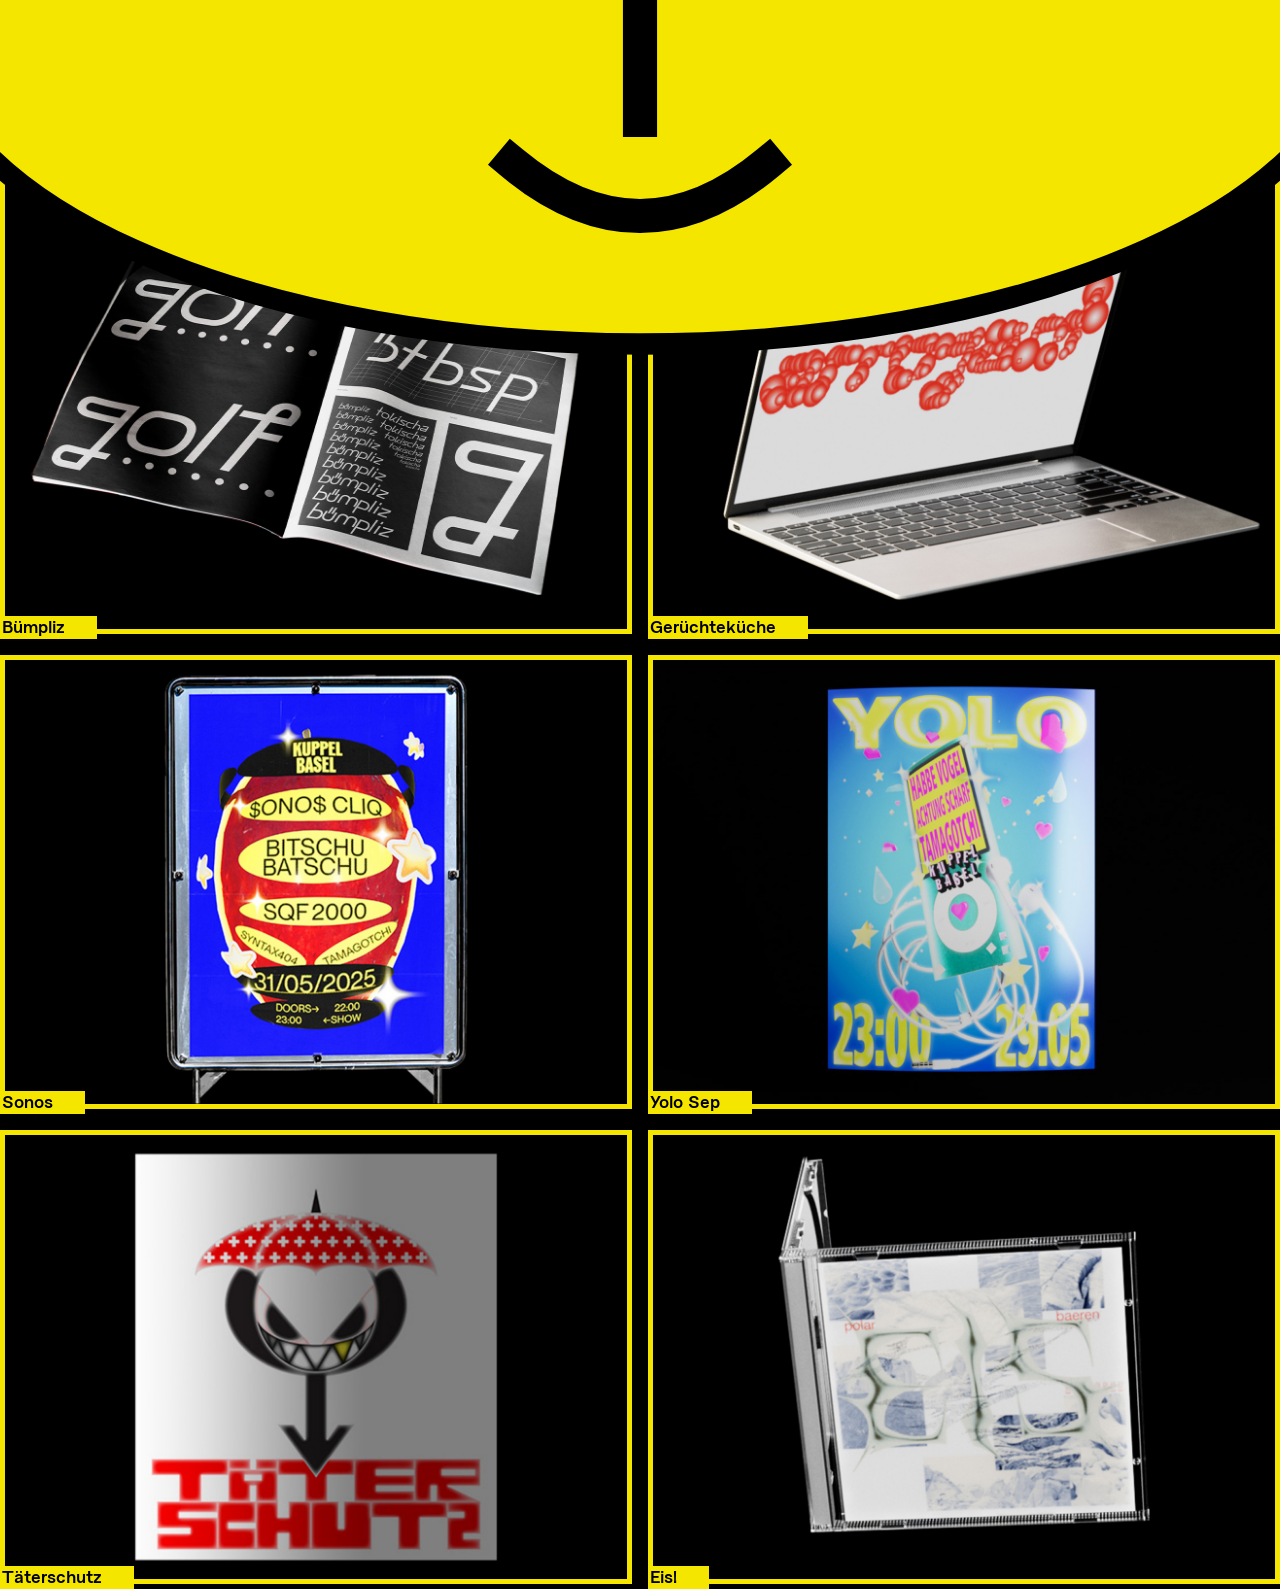
==== index_projects.html @ 4e0e2bf5 "smiley nav, bouncing smiley & css changes" ====
<!DOCTYPE html>
<html lang="de">
<head>
<meta charset="UTF-8">
<meta name="viewport" content="width=device-width, initial-scale=1">
<title>frlfnz.ch/index</title>
<link rel="stylesheet" href="css/style_index_projects.css">
<link rel="stylesheet" href="css/style.css">
</head>
<body>

  <header class="site-header">
    <a href="#" class="logo">
      <svg class="logo-icon" viewBox="0 0 120 66" xmlns="http://www.w3.org/2000/svg">
        <ellipse cx="60" cy="33" rx="67" ry="30" fill="#F5E600" stroke="#000" stroke-width="2"/>
        <circle cx="52" cy="24" r="3.2" fill="#000"/>
        <circle cx="68" cy="24" r="3.2" fill="#000"/>
        <line x1="60" y1="29" x2="60" y2="42" stroke="#000" stroke-width="3.2" stroke-linecap="square"/>
        <path d="M 48 46 Q 60 56 72 46" fill="none" stroke="#000" stroke-width="3.2" stroke-linecap="square"/>
      </svg>
    </a>
    <nav class="site-nav">
      <div>
        <button class="logo-text">frlfnz.ch</button>
          </div>
          <div></div>
          <div>
            <button href="#">index</button>
          </div>
          <div>
            <button href="#">about</button>
          </div>
    </nav>
  </header>
  <main>
    <section class="projects">
        <div class="index-project">
          <img class="project-image" src="assets/media/index_bümpliz.jpg">
          <div class="index-titles">
            <h2>Bümpliz</h2>
          </div>
        </div>
        <div class="index-project">
          <img class="project-image" src="assets/media/index_gerüchteküche.jpg">
          <div class="index-titles">
            <h2>Gerüchteküche</h2>
          </div> 
        </div>
      <div class="index-project">
          <img class="project-image" src="assets/media/index_sonos.jpg">
          <div class="index-titles">
            <h2>Sonos</h2>
          </div>
        </div>
        <div class="index-project">
          <img class="project-image" src="assets/media/index_yolo_sep.jpg">
          <div class="index-titles">
            <h2>Yolo Sep</h2>
          </div>
          </div>
          <div class="index-project">
          <img class="project-image" src="assets/media/index_täterschutz.jpg">
          <div class="index-titles">
            <h2>Täterschutz</h2>
          </div>
          </div>
          <div class="index-project">
          <img class="project-image" src="assets/media/index_eis!.jpg">
          <div class="index-titles">
            <h2>Eis!</h2>
          </div>
        </div>
    </section>
  </main>

  <script src="script.js"></script>
</body>
</html>
---- css/style_index_projects.css ----
/* ———————————main content styles——————————— */

main {
  width: 100vw;
  min-height: 100vh;
  display: flex;
}

.projects {
  width: 100vw;
  display: grid;
  grid-template-columns: 1fr 1fr;
  gap: 1em;
  align-content: baseline;
}

.index-project {
  position: relative;
  container-type: inline-size;
}

.project-image {
  border: 5px solid #F5E600;
  width: 100%;
}

/* ———————————small screens———————————— */
@media (max-width:600px) {
  .projects {
    grid-template-columns: 1fr;
  }
}
---- css/style.css ----
:root {
  --yellow: #F5E600;
  --black: #000000;
  --header-h: 20vh;
  --label-size: 17px;
}
*, *::before, *::after {
  box-sizing: border-box;
}

@font-face {
  font-family: "Marguerite Grotesk";
  src:
    local("MargueriteGrotesk-Medium"),
    url("../src/font/MargueriteGrotesk-Medium.woff2") format("woff2");
  font-style: normal;
}

html, body {
  margin: 0;
  padding: 0;
  width: 100%;
  font-family: "Marguerite Grotesk", Arial, sans-serif;
  background: var(--black);
}

/* ---------- Header ---------- */

.site-header {
  position: relative;
  top: 0;
  left: 0;
  right: 0;
  height: var(--header-h);
  min-height: 160px;
  background: linear-gradient(180deg, var(--yellow) 0%, var(--yellow) 5%, #000000 88%);
  display: block;
  pointer-events: none;
}
.site-nav {
  display: grid;
  grid-template-columns: auto 2fr auto 1fr auto;
  align-items: center;
  padding: 50px 20px 20px 20px;
  font-size: var(--label-size);
}


.site-nav button {
  font: inherit;
  color: var(--black);
  background: none;
  border: none;
  padding: 0;
}

.nav-home  { grid-column: 1; grid-row: 1; }
.nav-index { grid-column: 3; grid-row: 1; }
.nav-about { grid-column: 5; grid-row: 1; }

.logo {
  grid-column: 1/3;
  grid-row: 1;
  position: relative;
  z-index: 1;
  height: 3em;
  display: flex;
  align-items: center;
  justify-content: center;
}

.logo-shape {
  position: absolute;
  inset: 0;
  width: 100%;
  height: 100%;
  overflow: visible;
}

.logo--index{
  grid-column: 3/5;
}

.logo-face {
  position: relative;
  height: 65%;
  width: auto;
  display: block;
}

.logo-text {
  font-family: inherit;
  color: var(--black);
}

/* ---------- Hero / bouncing smiley ---------- */

.hero {
  position: relative;
  width: 100vw;
  height: 100vh;
}

.bouncer {
  position: fixed;
  inset: 0;
  display: flex;
  align-items: center;
  justify-content: center;
  pointer-events: none;
}

.smiley {
  width: 100%;
  height: auto;
  display: block;
  --top: calc((20vw - 100vh) / 2);
  --bottom: calc((100vh - 20vw) / 2);
  transform-origin: 50% 100%;      /* Verformung von der Unterkante aus, wie ein Ball auf dem Boden */
  will-change: transform;
  animation: ball 1.4s infinite;
}
@keyframes ball {
  0%,100% {
    transform: translateY(var(--top)) scale(1, 1);
    animation-timing-function: cubic-bezier(0.55, 0, 1, 0.45);
  }
  44% {
    transform: translateY(var(--bottom)) scale(0.97, 1.08);
    animation-timing-function: ease-out;
  }
  50% {
    transform: translateY(var(--bottom)) scale(1.05, 0.7);
    animation-timing-function: ease-in;
  }
  56% {
    transform: translateY(var(--bottom)) scale(0.97, 1.08);
    animation-timing-function: cubic-bezier(0, 0.55, 0.45, 1);
  }
}

@media (prefers-reduced-motion: reduce) {
  .smiley {
    animation: none;
  }
}
/* ---------- Small screens ---------- */

@media (max-width: 640px) {
  .site-nav {
    gap: 24px;
  }
  
}

@media (prefers-reduced-motion: reduce) {
  .bouncer {
    transition: none;
  }
}
/* ---------- titles-projects ---------- */
.index-titles {
  display: flex;
  align-items: baseline;
  gap: 10em;
  position: absolute;
  z-index: 1;
  background: var(--yellow);
  bottom: 0px;
  left: 0px;
  padding: 0.1em 2em 0.1em 0.1em; 
}

.project-info h2,
.project-info p,
.project-info time,
.project-info dl,
.project-info dd,
.index-titles h2,
.index-titles p,
.index-titles time {
  margin: 0;
  font: inherit;
  font-size: var(--label-size);           /* gleiche Schrift, Größe, Stärke und Zeilenhöhe wie .index-titles */
}

.project-info {
  position: relative;
  z-index: 1;
  display: grid;
  grid-template-columns: 2fr 1fr 1fr;   /* breite Textspalte + zwei schmale, wie in Figma */
  column-gap: 1em;
  row-gap: 0.6em;
  width: 55%;
  margin-top: -1.5em;                    /* zieht die Titelzeile auf die Bildunterkante */
  padding: 0.3em 2em 1.5em 0.4em;
  background: var(--yellow);
  font-size: var(--label-size);
  line-height: 1.1;
}

.project-meta {
  grid-column: 2 / 4;                   /* Spalte 2 und 3 */
  display: grid;
  grid-template-columns: subgrid;       /* übernimmt die Spalten des äußeren Rasters */
  row-gap: 1em;
  align-content: start;
}

.project-meta a {
  color: inherit;
  text-decoration: underline;
}
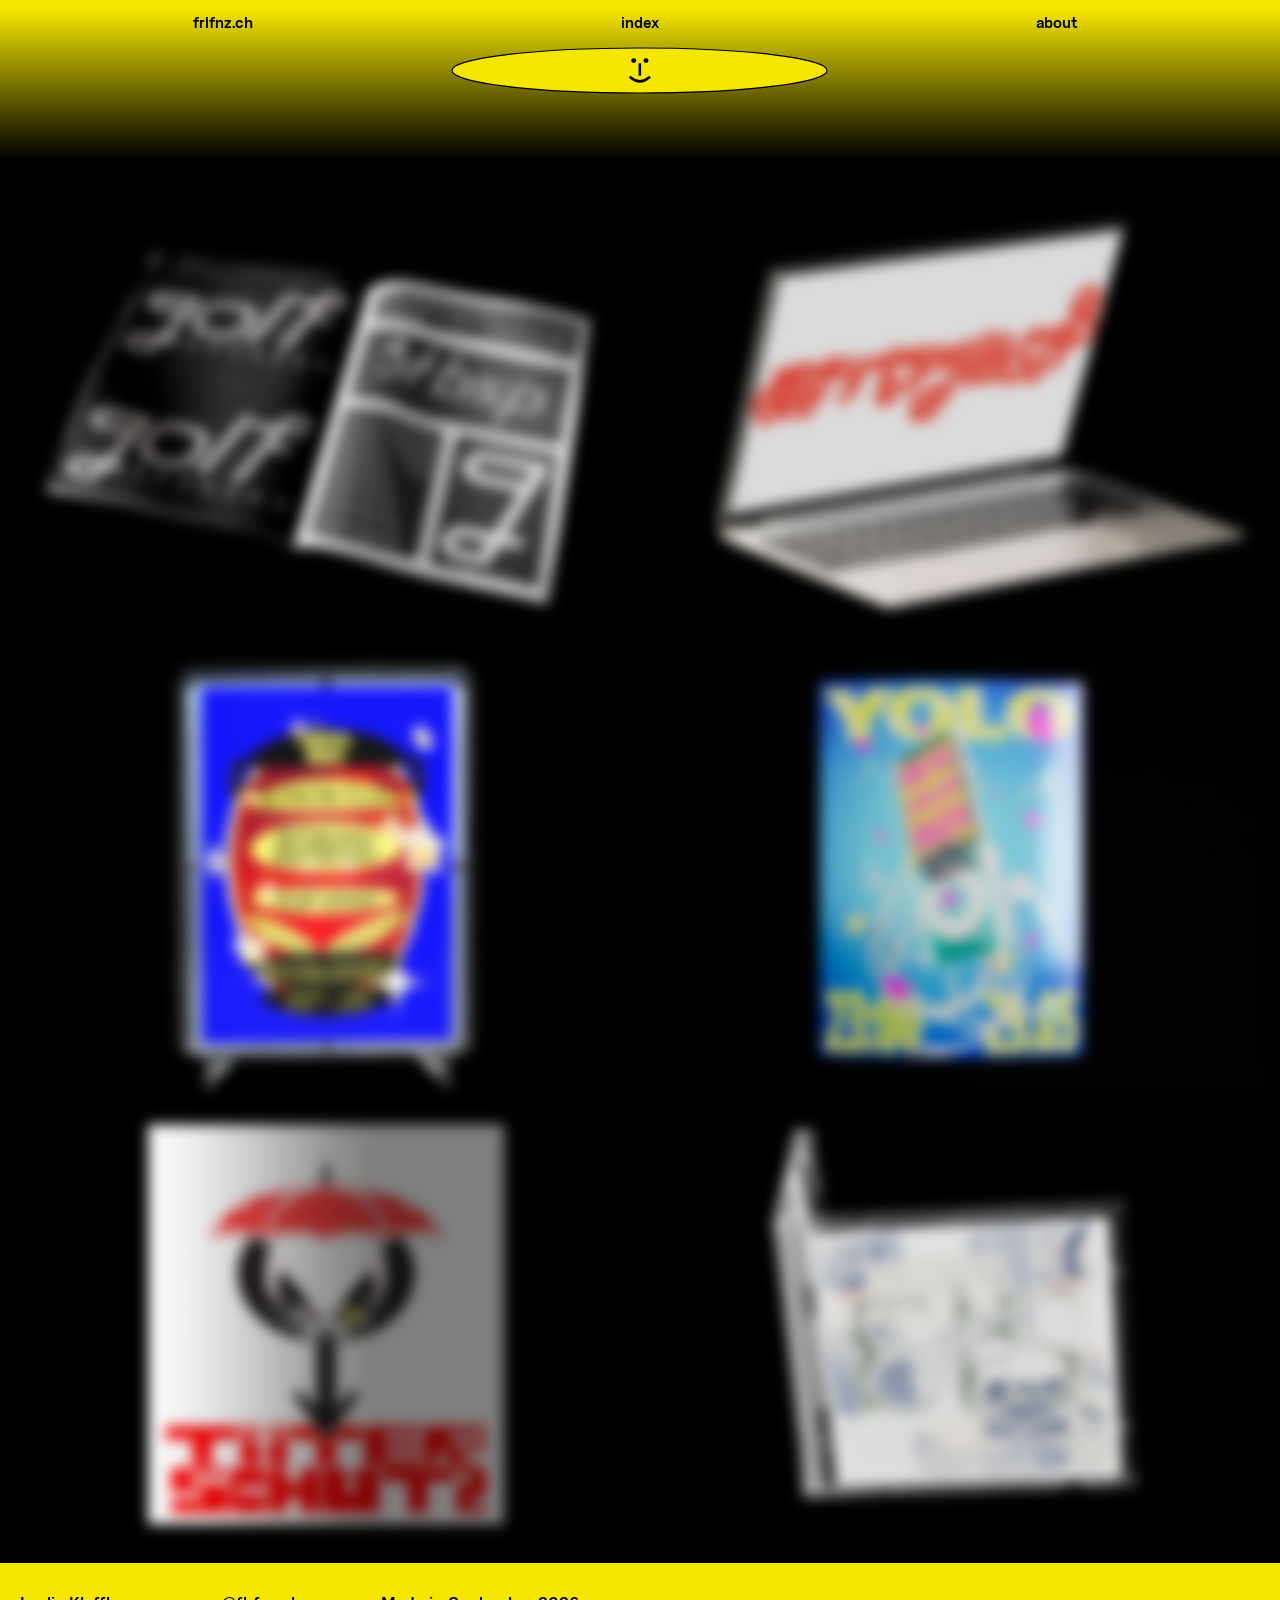
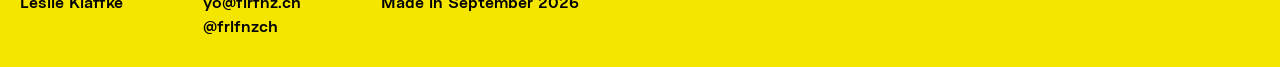
==== commit 9bd66aee: "presentation_code" ====
--- a/index_projects.html
+++ b/index_projects.html
@@ -4,41 +4,41 @@
 <meta charset="UTF-8">
 <meta name="viewport" content="width=device-width, initial-scale=1">
 <title>frlfnz.ch/index</title>
+<link rel="stylesheet" href="css/style.css">
 <link rel="stylesheet" href="css/style_index_projects.css">
-<link rel="stylesheet" href="css/style.css">
 </head>
 <body>
 
   <header class="site-header">
-    <a href="#" class="logo">
-      <svg class="logo-icon" viewBox="0 0 120 66" xmlns="http://www.w3.org/2000/svg">
-        <ellipse cx="60" cy="33" rx="67" ry="30" fill="#F5E600" stroke="#000" stroke-width="2"/>
-        <circle cx="52" cy="24" r="3.2" fill="#000"/>
-        <circle cx="68" cy="24" r="3.2" fill="#000"/>
-        <line x1="60" y1="29" x2="60" y2="42" stroke="#000" stroke-width="3.2" stroke-linecap="square"/>
-        <path d="M 48 46 Q 60 56 72 46" fill="none" stroke="#000" stroke-width="3.2" stroke-linecap="square"/>
-      </svg>
-    </a>
     <nav class="site-nav">
-      <div>
-        <button class="logo-text">frlfnz.ch</button>
-          </div>
-          <div></div>
-          <div>
-            <button href="#">index</button>
-          </div>
-          <div>
-            <button href="#">about</button>
-          </div>
+      <a href="index.html" class="nav-home logo-text">frlfnz.ch</a>
+      <a class="logo logo--index" aria-label="frlfnz.ch">
+  <svg class="logo-shape" viewBox="0 0 100 100" preserveAspectRatio="none" aria-hidden="true">
+    <ellipse cx="50" cy="50" rx="50" ry="50"
+             fill="#F5E600" stroke="#000" stroke-width="1.2"
+             vector-effect="non-scaling-stroke"/>
+  </svg>
+  <svg class="logo-face" viewBox="42 18 36 38" xmlns="http://www.w3.org/2000/svg">
+    <circle cx="52" cy="24" r="3.2" fill="#000"/>
+    <circle cx="68" cy="24" r="3.2" fill="#000"/>
+    <line x1="60" y1="29" x2="60" y2="42" stroke="#000" stroke-width="3.2" stroke-linecap="square"/>
+    <path d="M 48 46 Q 60 56 72 46" fill="none" stroke="#000" stroke-width="3.2" stroke-linecap="square"/>
+  </svg>
+</a>
+        
+      <a class="nav-index" href="index_projects.html">index</a>
+      <a class="nav-about" href="about/about.html">about</a>
     </nav>
   </header>
   <main>
     <section class="projects">
-        <div class="index-project">
-          <img class="project-image" src="assets/media/index_bümpliz.jpg">
-          <div class="index-titles">
+      <a href="projects/bümpliz/projects_bümpliz.html" class="index-project">
+            <img class="project-image" src="assets/media/index_bümpliz.jpg">
+            <div class="index-titles">
             <h2>Bümpliz</h2>
-          </div>
+            </div>
+      </a>
+        
         </div>
         <div class="index-project">
           <img class="project-image" src="assets/media/index_gerüchteküche.jpg">
@@ -72,6 +72,15 @@
         </div>
     </section>
   </main>
+  <footer>
+      <p>Leslie Klaffke</p>
+      <div>
+        <p>yo@flrfnz.ch</p>
+        <p>@frlfnzch</p>
+    </div>
+      
+      <p>Made in September 2026</p>
+</footer>
 
   <script src="script.js"></script>
 </body>
--- a/css/style.css
+++ b/css/style.css
@@ -2,7 +2,9 @@
   --yellow: #F5E600;
   --black: #000000;
   --header-h: 20vh;
-  --label-size: 17px;
+  --label-size: 15px;
+  --bounce-dur: 1.4s;
+  --stage-h: 100vh;
 }
 *, *::before, *::after {
   box-sizing: border-box;
@@ -24,7 +26,58 @@
   background: var(--black);
 }
 
+a {
+  color: inherit;
+  text-decoration: none;
+}
+
 /* ---------- Header ---------- */
+
+.nav-index {
+  font: inherit;
+
+}
+
+.moods-section {
+  box-shadow: 0 0 70px 10px var(--yellow);
+  display: flex;
+  flex-wrap: wrap;
+  justify-content: center;
+}
+
+.mood{
+  position: relative;
+  display: block;
+  flex: 0 0 100%;
+}
+
+.home-mood {
+  display: block;
+  height: 100vh;  
+  width: auto;
+  max-width: 100%;
+  margin-inline: auto;
+}
+
+.moods-titles {
+  position: absolute;
+  left: 0;
+  right: 0;
+  bottom: 0;
+  margin: 0;
+  /* gap: 10em; */
+  background: var(--yellow);
+  padding: 0.1em 2em 0.1em 0.1em; 
+}
+
+.smiley-end{
+  display: block;
+  flex: 0 0 100%;
+  width: 100%;
+  height: auto;
+  margin: -10;
+  padding-top: 50vh;
+}
 
 .site-header {
   position: relative;
@@ -35,13 +88,16 @@
   min-height: 160px;
   background: linear-gradient(180deg, var(--yellow) 0%, var(--yellow) 5%, #000000 88%);
   display: block;
-  pointer-events: none;
 }
 .site-nav {
+  position:relative;
   display: grid;
-  grid-template-columns: auto 2fr auto 1fr auto;
-  align-items: center;
-  padding: 50px 20px 20px 20px;
+  grid-template-columns: repeat(3, 1fr) ;
+  grid-template-rows: auto auto;
+  row-gap: 1em;
+  justify-items: center;
+  align-items: start;
+  padding: 1em;
   font-size: var(--label-size);
 }
 
@@ -54,16 +110,18 @@
   padding: 0;
 }
 
-.nav-home  { grid-column: 1; grid-row: 1; }
-.nav-index { grid-column: 3; grid-row: 1; }
-.nav-about { grid-column: 5; grid-row: 1; }
+.nav-home  { grid-column: 1; grid-row: 1; } 
+.nav-index { grid-column: 2; grid-row: 1; }
+.nav-about { grid-column: 3; grid-row: 1; }
 
 .logo {
-  grid-column: 1/3;
-  grid-row: 1;
-  position: relative;
-  z-index: 1;
-  height: 3em;
+  position: relative;
+  grid-row: 2;
+  justify-self: center;
+  width: min(70em, 90%);
+  min-width: 1em;
+  min-height: 2.4em;
+  aspect-ratio: 300/36;
   display: flex;
   align-items: center;
   justify-content: center;
@@ -77,8 +135,15 @@
   overflow: visible;
 }
 
+.logo--home{
+  grid-column: 1;
+}
 .logo--index{
-  grid-column: 3/5;
+  grid-column: 2;
+}
+
+.logo--about{
+  grid-column: 3;
 }
 
 .logo-face {
@@ -96,14 +161,16 @@
 /* ---------- Hero / bouncing smiley ---------- */
 
 .hero {
-  position: relative;
-  width: 100vw;
-  height: 100vh;
+  width: 100%;
+  height: calc(var(--stage-h) - max(var(--header-h), 160px));
 }
 
 .bouncer {
-  position: fixed;
-  inset: 0;
+  position: absolute;
+  top: 0;
+  left: 0;
+  width: 100%;
+  height: var(--stage-h);
   display: flex;
   align-items: center;
   justify-content: center;
@@ -114,11 +181,11 @@
   width: 100%;
   height: auto;
   display: block;
-  --top: calc((20vw - 100vh) / 2);
-  --bottom: calc((100vh - 20vw) / 2);
+  --top: calc((20vw - var(--stage-h) / 2) / 2);
+  --bottom: calc((var(--stage-h) - 20vw) / 2);
   transform-origin: 50% 100%;      /* Verformung von der Unterkante aus, wie ein Ball auf dem Boden */
   will-change: transform;
-  animation: ball 1.4s infinite;
+  animation: ball var(--bounce-dur) infinite;
 }
 @keyframes ball {
   0%,100% {
@@ -210,4 +277,45 @@
 .project-meta a {
   color: inherit;
   text-decoration: underline;
+}
+
+@media (max-width: 600px) {
+
+  /* Smiley-Bühne nur halber Bildschirm */
+  :root {
+    --stage-h: 50vh;
+  }
+
+  /* Bilder: volle Breite, Seitenverhältnis bleibt */
+  .home-mood {
+    width: 100%;
+    height: auto;
+    max-width: none;
+  }
+
+  /* Footer einspaltig */
+  footer {
+    flex-direction: column;
+    gap: 1em;
+  }
+
+  .project-info {
+    grid-template-columns: 1fr 1fr;
+    width: 100%;
+  }
+
+  .leslie {
+    margin-left: auto;
+    margin-right: auto;
+    width: 100vw;
+    height: 100vh;
+  }
+}
+
+footer {
+  display: flex;
+  background-color: var(--yellow);
+  padding: 20px;
+  line-height: 0.5;
+  gap: 5em;
 }
--- a/css/style_index_projects.css
+++ b/css/style_index_projects.css
@@ -4,10 +4,12 @@
   width: 100vw;
   min-height: 100vh;
   display: flex;
+  justify-content: center;
 }
 
 .projects {
   width: 100vw;
+  padding: 20px;
   display: grid;
   grid-template-columns: 1fr 1fr;
   gap: 1em;
@@ -15,13 +17,40 @@
 }
 
 .index-project {
+    border: 0px solid var(--yellow);
   position: relative;
   container-type: inline-size;
+  display: flex;
+  justify-content: center;
 }
 
 .project-image {
-  border: 5px solid #F5E600;
   width: 100%;
+}
+
+@media (hover: hover) {
+  .index-titles {
+    opacity: 0;
+    transition: opacity 0.2s;
+  }
+
+  .project-image {
+    filter: blur(7px);
+    transition: filter 0.3s;
+  }
+  .index-project:hover {
+    border: 1px solid var(--yellow);
+  }
+
+  .index-project:hover .index-titles,
+  .index-project:focus-visible .index-titles {
+    opacity: 1;
+  }
+
+  .index-project:hover .project-image,
+  .index-project:focus-visible .project-image {
+    filter: blur(0);
+  }
 }
 
 /* ———————————small screens———————————— */
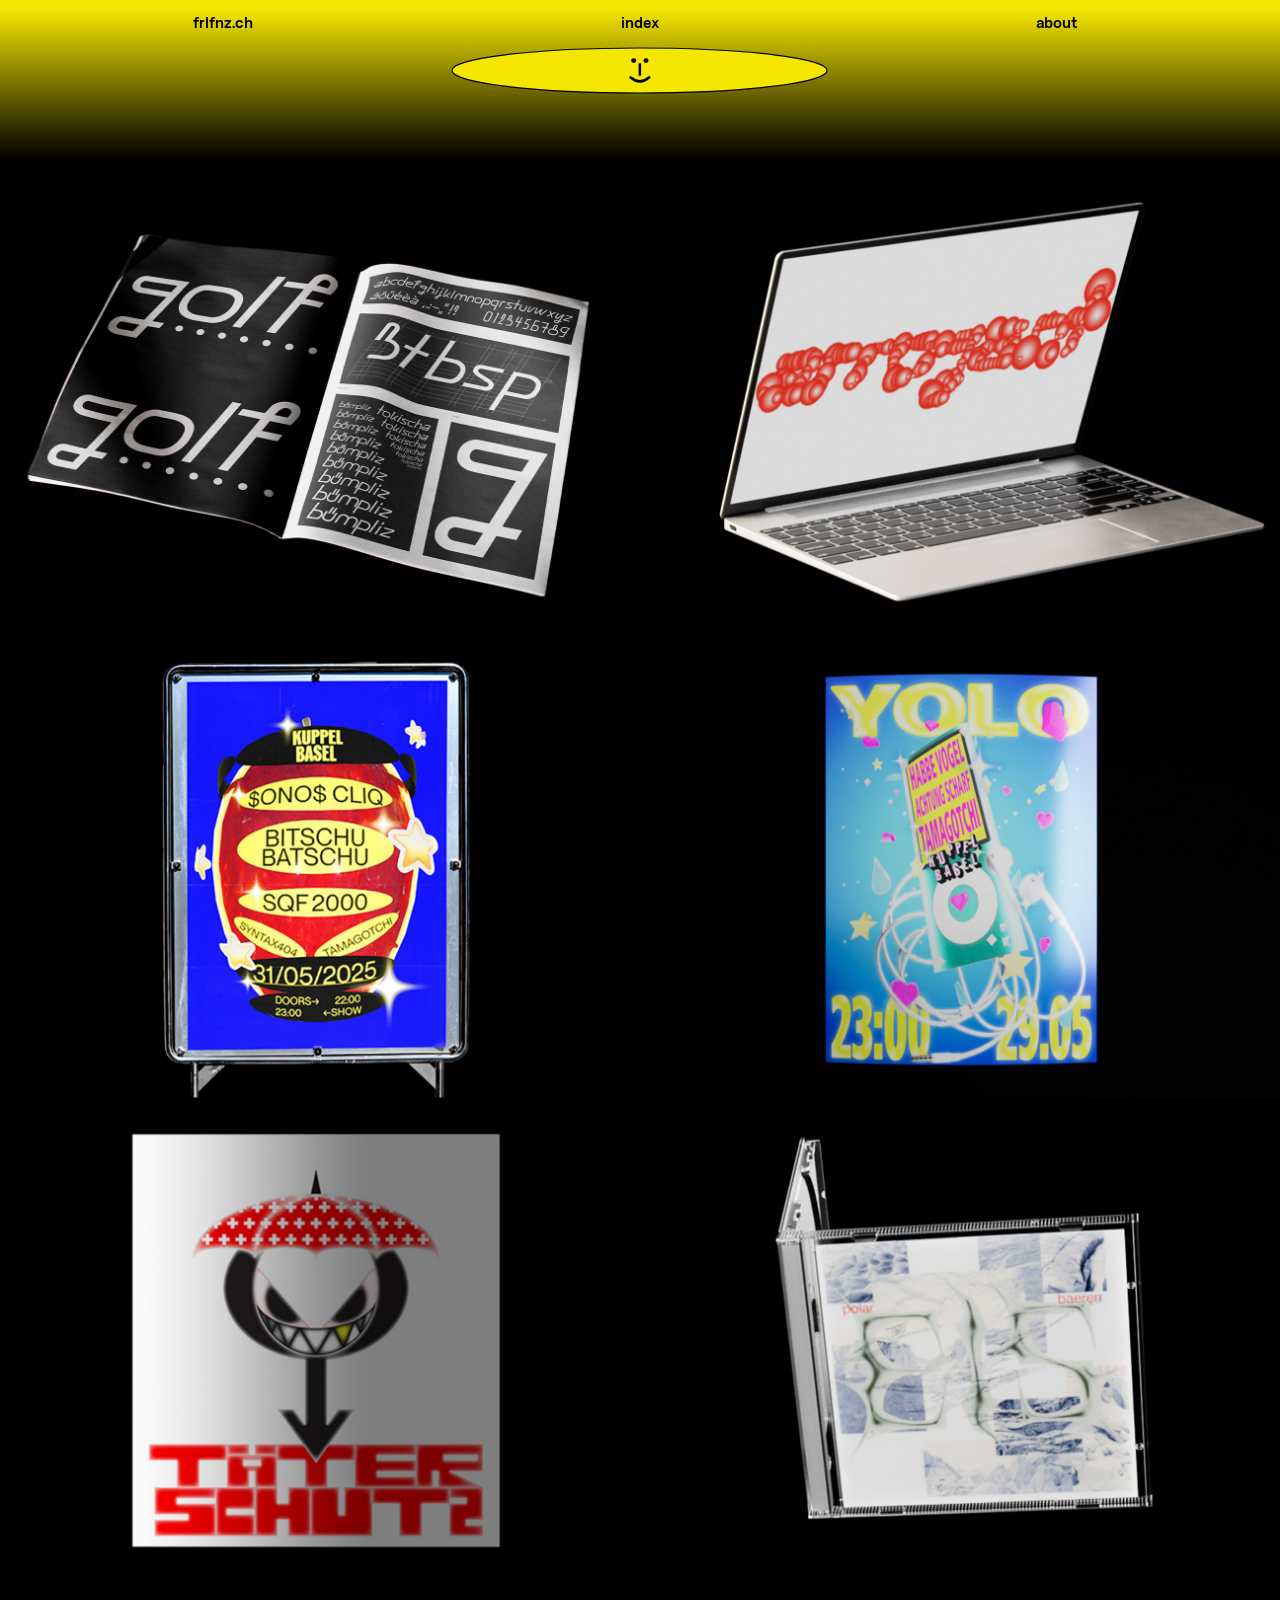
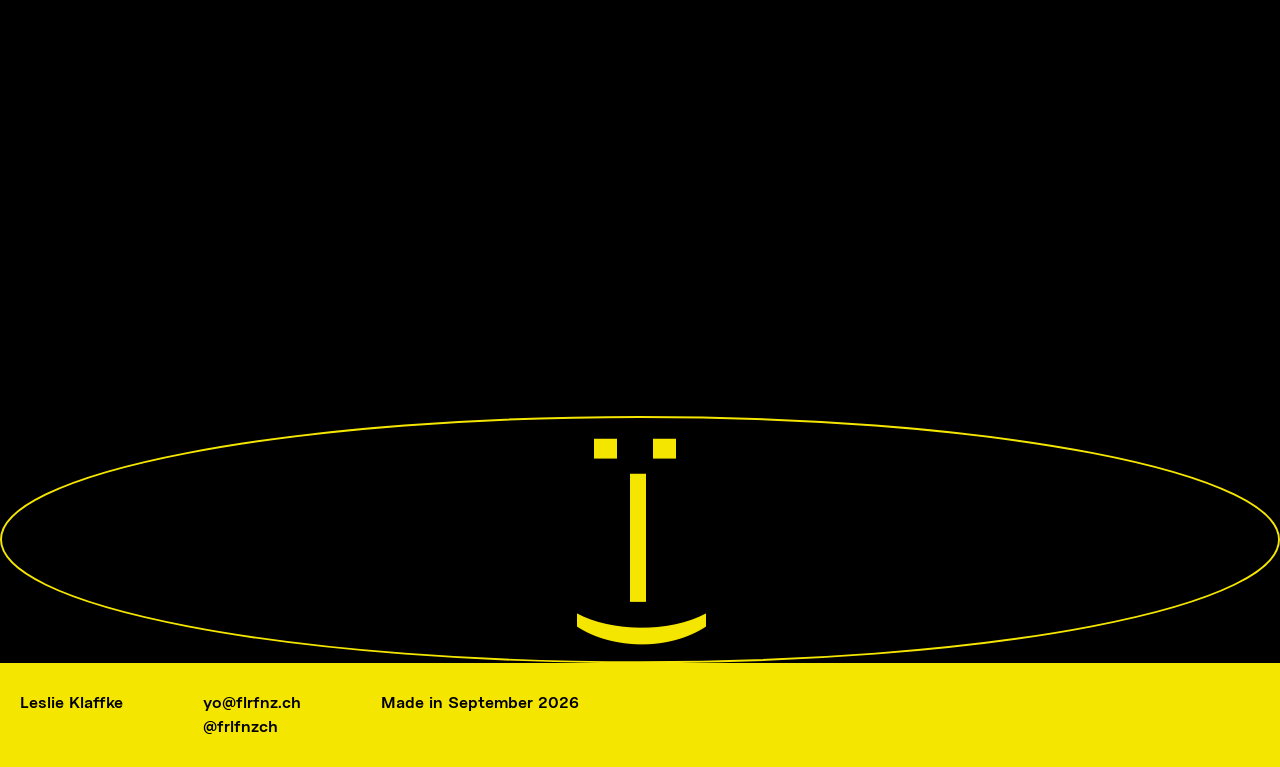
==== commit 23e385a2: "last changes before presentation_ fixed index_view:transition nav-smiley" ====
--- a/index_projects.html
+++ b/index_projects.html
@@ -71,6 +71,11 @@
           </div>
         </div>
     </section>
+    <svg class="smiley-end" viewBox="4.25 4.25 991.5 191.5" xmlns="http://www.w3.org/2000/svg">
+        <ellipse cx="500" cy="100" rx="495" ry="95" fill="none" stroke="#F5E600" stroke-width="1.5"/>
+        <text x="500" y="100" text-anchor="middle" dominant-baseline="central"
+      font-size="120" fill="#F5E600" transform="rotate(90 500 100)">:—)</text>
+      </svg>
   </main>
   <footer>
       <p>Leslie Klaffke</p>
--- a/css/style.css
+++ b/css/style.css
@@ -157,6 +157,7 @@
   font-family: inherit;
   color: var(--black);
 }
+
 
 /* ---------- Hero / bouncing smiley ---------- */
 
--- a/css/style_index_projects.css
+++ b/css/style_index_projects.css
@@ -2,14 +2,10 @@
 
 main {
   width: 100vw;
-  min-height: 100vh;
-  display: flex;
-  justify-content: center;
 }
 
 .projects {
   width: 100vw;
-  padding: 20px;
   display: grid;
   grid-template-columns: 1fr 1fr;
   gap: 1em;
@@ -17,11 +13,13 @@
 }
 
 .index-project {
-    border: 0px solid var(--yellow);
   position: relative;
   container-type: inline-size;
   display: flex;
   justify-content: center;
+  outline: 1px solid transparent;
+  outline-offset: -1px;
+  transition: outline-color 0.2s;
 }
 
 .project-image {
@@ -34,22 +32,17 @@
     transition: opacity 0.2s;
   }
 
-  .project-image {
+  /* .project-image {
     filter: blur(7px);
-    transition: filter 0.3s;
-  }
-  .index-project:hover {
-    border: 1px solid var(--yellow);
+  } */
+  .index-project:hover,
+  .index-project:focus-visible {
+  outline-color: var(--yellow);   
   }
 
   .index-project:hover .index-titles,
   .index-project:focus-visible .index-titles {
     opacity: 1;
-  }
-
-  .index-project:hover .project-image,
-  .index-project:focus-visible .project-image {
-    filter: blur(0);
   }
 }
 
